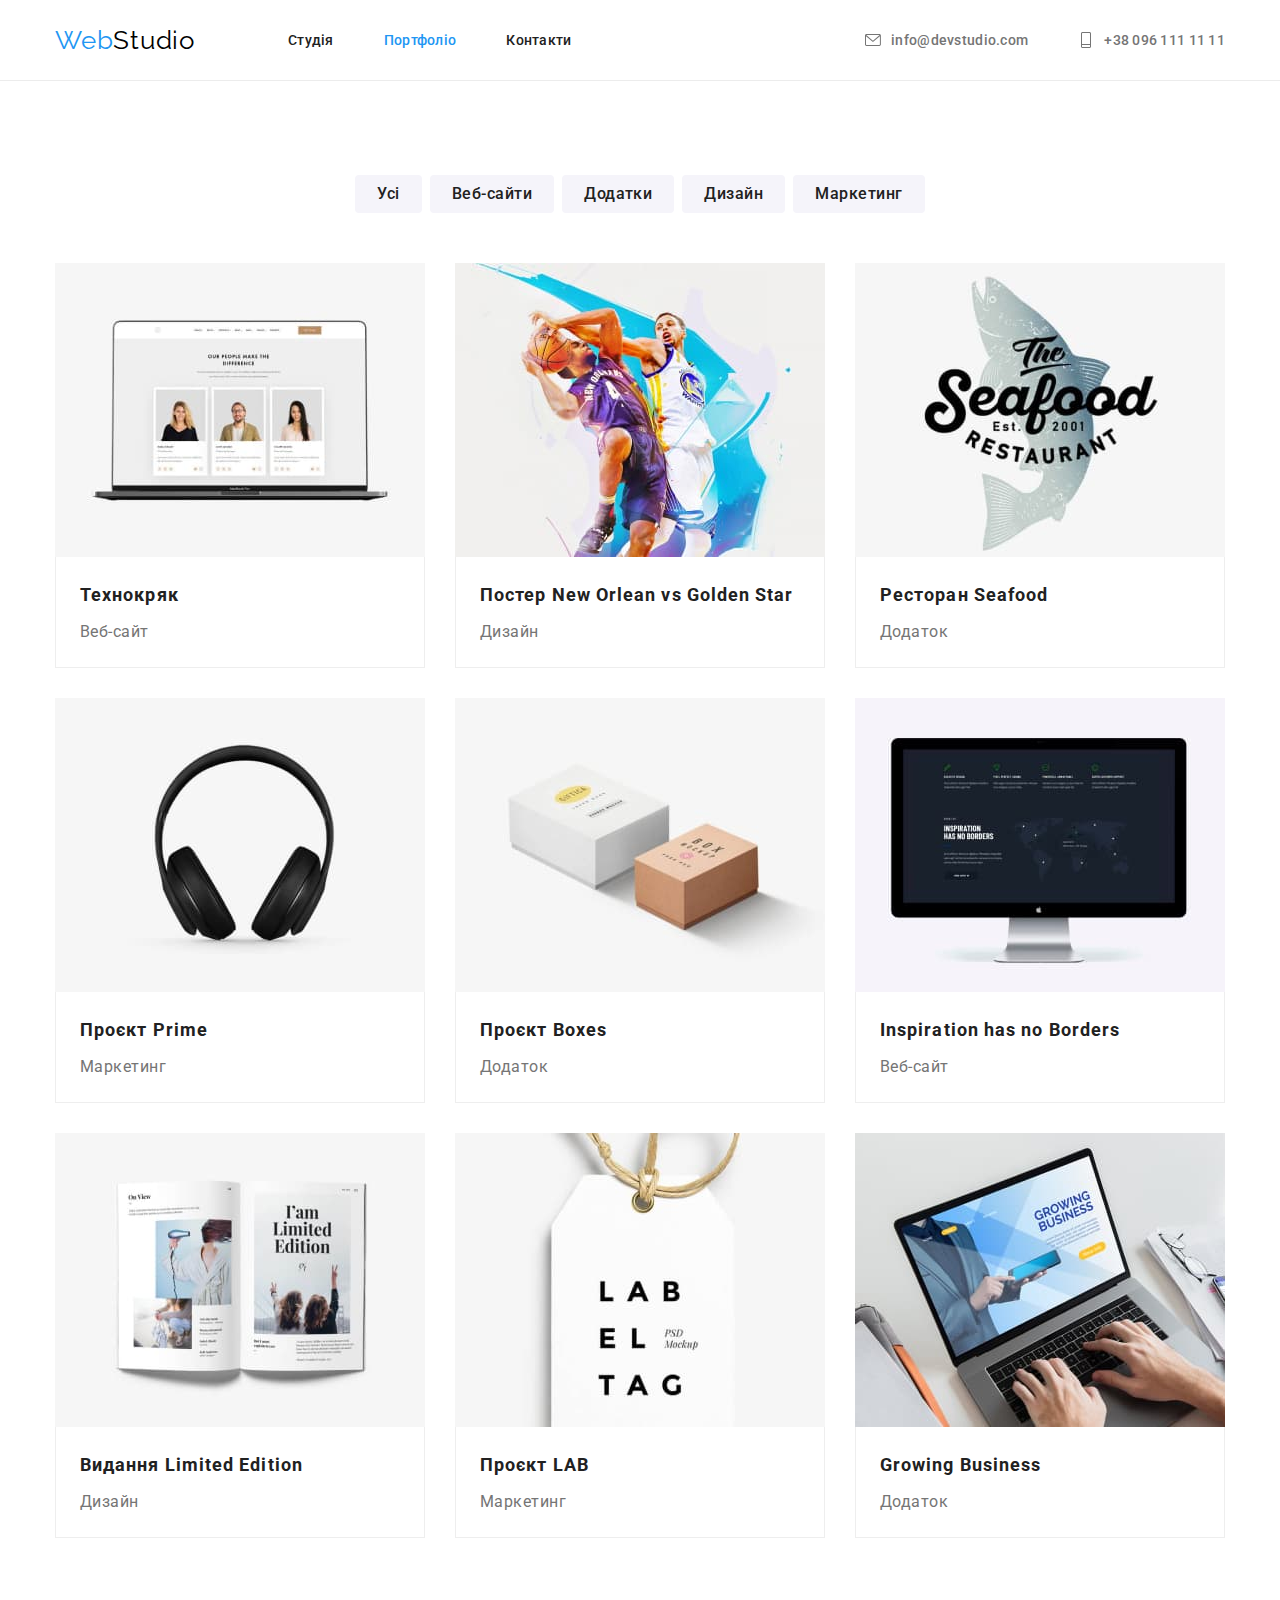
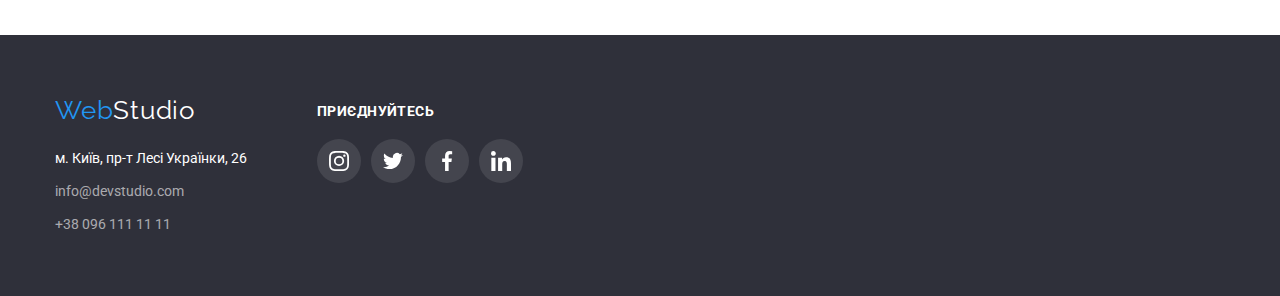
==== portfolio.html @ 655edbf3 "Завантаження" ====
<!DOCTYPE html>
<html lang="uk">
  <head>
    <meta charset="UTF-8" />
    <meta http-equiv="X-UA-Compatible" content="IE=edge" />
    <meta name="viewport" content="width=device-width, initial-scale=1.0" />
    <title>WebStudio</title>
    <link rel="shortcut icon" href="favicon.svg" type="image/svg" />
    <link rel="preconnect" href="https://fonts.googleapis.com" />
    <link rel="preconnect" href="https://fonts.gstatic.com" crossorigin />
    <link
      href="https://fonts.googleapis.com/css2?family=Raleway:wght@700&family=Roboto:wght@400;500;700;900&display=swap"
      rel="stylesheet"
    />
    <link
      rel="stylesheet"
      href="https://cdnjs.cloudflare.com/ajax/libs/modern-normalize/1.1.0/modern-normalize.min.css"
    />
    <link rel="stylesheet" href="./css/styles.css" />
  </head>
  <body>
    <!-- Шапка сайта -->
    <header class="page-header">
      <div class="container header-nav">
        <a href="./index.html" class="logo link">Web<span class="logo-black">Studio</span></a>
        <nav>
          <ul class="site-nav list">
            <li>
              <a href="./index.html" class="site-link link">Студія</a>
            </li>
            <li>
              <a href="./portfolio.html" class="site-link link current">Портфоліо</a>
            </li>
            <li><a href="#" class="site-link link">Контакти</a></li>
          </ul>
        </nav>
        <ul class="adress-nav list">
          <li>
            <a href="mailto:info@devstudio.com" class="adress-link link">
              <div class="foter-contact">
                <svg class="icon contact-icon" width="16" height="16">
                  <use href="./images/svg-icon.svg#icon-email"></use>
                </svg>
                info@devstudio.com
              </div>
            </a>
          </li>
          <li>
            <a href="tel:+380961111111" class="adress-link link">
              <div class="foter-contact">
                <svg class="icon contact-icon" width="16" height="16">
                  <use href="./images/svg-icon.svg#icon-phone"></use>
                </svg>
                +38 096 111 11 11
              </div>
            </a>
          </li>
        </ul>
      </div>
    </header>
    <!-- Мейн -->
    <main>
      <section class="section feature-section">
        <div class="container">
          <h1 class="hidden">Приклади робіт</h1>
          <ul class="filters list">
            <li><button type="button" class="filters-button">Усі</button></li>
            <li><button type="button" class="filters-button">Веб-сайти</button></li>
            <li><button type="button" class="filters-button">Додатки</button></li>
            <li><button type="button" class="filters-button">Дизайн</button></li>
            <li><button type="button" class="filters-button">Маркетинг</button></li>
          </ul>
          <ul class="projects list">
            <li>
              <img src="./images/pr_1.jpg" alt="Приклад виповненої роботи" width="370" />
              <div class="projects-border">
                <h2 class="projects-title">Технокряк</h2>
                <p class="projects-desc">Веб-сайт</p>
              </div>
            </li>
            <li>
              <img src="./images/pr_2.jpg" alt="Приклад виповненої роботи" width="370" />
              <div class="projects-border">
                <h2 class="projects-title">Постер New Orlean vs Golden Star</h2>
                <p class="projects-desc">Дизайн</p>
              </div>
            </li>
            <li>
              <img src="./images/pr_3.jpg" alt="Приклад виповненої роботи" width="370" />
              <div class="projects-border">
                <h2 class="projects-title">Ресторан Seafood</h2>
                <p class="projects-desc">Додаток</p>
              </div>
            </li>
            <li>
              <img src="./images/pr_4.jpg" alt="Приклад виповненої роботи" width="370" />
              <div class="projects-border">
                <h2 class="projects-title">Проєкт Prime</h2>
                <p class="projects-desc">Маркетинг</p>
              </div>
            </li>
            <li>
              <img src="./images/pr_5.jpg" alt="Приклад виповненої роботи" width="370" />
              <div class="projects-border">
                <h2 class="projects-title">Проєкт Boxes</h2>
                <p class="projects-desc">Додаток</p>
              </div>
            </li>
            <li>
              <img src="./images/pr_6.jpg" alt="Приклад виповненої роботи" width="370" />
              <div class="projects-border">
                <h2 class="projects-title">Inspiration has no Borders</h2>
                <p class="projects-desc">Веб-сайт</p>
              </div>
            </li>
            <li>
              <img src="./images/pr_7.jpg" alt="Приклад виповненої роботи" width="370" />
              <div class="projects-border">
                <h2 class="projects-title">Видання Limited Edition</h2>
                <p class="projects-desc">Дизайн</p>
              </div>
            </li>
            <li>
              <img src="./images/pr_8.jpg" alt="Приклад виповненої роботи" width="370" />
              <div class="projects-border">
                <h2 class="projects-title">Проєкт LAB</h2>
                <p class="projects-desc">Маркетинг</p>
              </div>
            </li>
            <li>
              <img src="./images/pr_9.jpg" alt="Приклад виповненої роботи" width="370" />
              <div class="projects-border">
                <h2 class="projects-title">Growing Business</h2>
                <p class="projects-desc">Додаток</p>
              </div>
            </li>
          </ul>
        </div>
      </section>
    </main>
    <!-- Футлер -->
    <footer class="footer">
      <div class="container footer-container">
        <section>
          <h2 class="hidden">Контактна інформація</h2>
          <a href="./index.html" class="logo link">Web<span class="logo-white">Studio</span></a>
          <address class="address">
            <ul class="list address-list">
              <li>
                <a
                  href="https://goo.gl/maps/967ExddVVpc8St2L9"
                  target="_blank"
                  class="address-map link"
                  >м. Київ, пр-т Лесі Українки, 26
                </a>
              </li>
              <li>
                <a href="mailto:info@devstudio.com" class="contact link">info@devstudio.com</a>
              </li>
              <li>
                <a href="tel:+380961111111" class="contact link">+38 096 111 11 11</a>
              </li>
            </ul>
          </address>
        </section>
        <section class="footer-social">
          <h2 class="footer-social-title">приєднуйтесь</h2>
          <ul class="footer-social-list list">
            <li>
              <a class="footer-social-link" href="#">
                <svg class="icon" width="20" height="20">
                  <use href="./images/svg-icon.svg#icon-instagram"></use>
                </svg>
              </a>
            </li>
            <li>
              <a class="footer-social-link" href="#">
                <svg class="icon" width="20" height="20">
                  <use href="./images/svg-icon.svg#icon-twitter"></use>
                </svg>
              </a>
            </li>
            <li>
              <a class="footer-social-link" href="#">
                <svg class="icon" width="20" height="20">
                  <use href="./images/svg-icon.svg#icon-facebook"></use>
                </svg>
              </a>
            </li>
            <li>
              <a class="footer-social-link" href="#">
                <svg class="icon" width="20" height="20">
                  <use href="./images/svg-icon.svg#icon-linkedin"></use>
                </svg>
              </a>
            </li>
          </ul>
        </section>
      </div>
    </footer>
  </body>
</html>
---- css/styles.css ----
/* --КОЛЬОРИ САЙТУ-- */
:root {
  --logo-color: #000000;
  --primary-text-color: #212121;
  --hero-fon: #2f303a;
  --title-text-color: #757575;
  --social-icon: #afb1b8;
  --portfolio-button: #f5f4fa;
  --heder-border: #ececec;
  --portfolio-border: #eeeeee;
  --hero-color: #ffffff;
  --accent-color: #2196f3;
  --buttun-color-active: #188ce8;
  --contact-color: rgba(255, 255, 255, 0.6);
  --footer-social-link: rgba(255, 255, 255, 0.1);
}

/* --ЗАГАЛЬНІ ЗМІННІ-- */

/* переважаючі характеристики сторінки */
body {
  background: var(--hero-color);
  color: var(--title-text-color);
  font-family: 'Roboto', sans-serif;
  font-weight: 400;
  font-size: 14px;
  line-height: 1.7143;
}

/* Видалення крапок списку */
.list {
  list-style: none;

  margin: 0;
  padding: 0;
}

/* видалення підкреслювання ссилок */
.link {
  text-decoration: none;
}

/* Скриття елемента */
.hidden {
  position: absolute;
  clip: rect(0 0 0 0);
  width: 1px;
  height: 1px;
  margin: -1px;
}

/* центрування і обмеження контенту */
.container {
  margin-left: auto;
  margin-right: auto;
  width: 1200px;
  padding-left: 15px;
  padding-right: 15px;
}

/* обнулення відступів */
h1,
h2,
h3,
h4,
p {
  margin: 0;
  padding: 0;
}

/* видалення відступів картинок */
img {
  display: block;
}

/* --ШАПКА САЙТУ-- */

/* Логотип */

.logo {
  color: var(--accent-color);
  margin-right: 93px;

  font-family: 'Raleway';
  font-size: 26px;
  line-height: 1.1923;
  letter-spacing: 0.03em;
}

.logo-black {
  color: var(--logo-color);
}

/* Навігація сайту */

.page-header {
  border-bottom: 1px solid var(--heder-border);
}

.header-nav {
  display: flex;
  align-items: center;
}

.site-nav {
  display: flex;
}

.site-nav li {
  margin-right: 50px;
}

.site-link {
  display: block;
  padding-top: 32px;
  padding-bottom: 32px;
  color: var(--primary-text-color);

  font-weight: 500;
  font-size: 14px;
  line-height: 1.1429;
  letter-spacing: 0.02em;
}

.site-nav li:last-child {
  margin-right: 0px;
}

.site-nav .link:hover,
.site-nav .link:focus,
.adress-nav .link:hover,
.adress-nav .link:focus,
.link.current {
  color: var(--accent-color);
  fill: var(--accent-color);
}

.adress-nav {
  display: flex;
  align-items: center;
  margin-left: auto;
}

.adress-nav li {
  margin-left: 50px;
}

.adress-link {
  color: var(--title-text-color);
  fill: var(--title-text-color);

  font-weight: 500;
  font-size: 14px;
  line-height: 1.1429;
  letter-spacing: 0.02em;
}

.adress-nav li:first-child {
  margin-left: 0px;
}

.foter-contact {
  display: flex;
}

.contact-icon {
  margin-right: 10px;
}

/* --ТІЛО ОСНОВНОЇ СТОРІНКИ-- */

/* Заголовок сайту */

.hero {
  background-color: var(--hero-fon);
  background-image: linear-gradient(to left, rgba(47, 48, 58, 0.4), rgba(47, 48, 58, 0.4)),
    url(../images/hero.jpg);
  background-repeat: no-repeat;
  background-position: center;
  background-size: 1600px;
  text-align: center;
  padding-top: 200px;
  padding-bottom: 200px;
}

.hero-title {
  color: var(--hero-color);
  width: 696px;
  font-weight: 900;
  font-size: 44px;
  line-height: 1.3636;
  text-align: center;
  letter-spacing: 0.06em;
  text-transform: uppercase;
  margin-left: auto;
  margin-right: auto;
}

.button {
  color: var(--hero-color);
  background: var(--accent-color);
  cursor: pointer;
  font-weight: 700;
  font-size: 16px;
  line-height: 1.875;
  text-align: center;
  letter-spacing: 0.06em;
  padding: 10px 32px;
  margin-top: 30px;
  border: 0px;
  border-radius: 4px;
  box-shadow: 0px 4px 4px rgba(0, 0, 0, 0.15);
  outline: 0px solid var(--accent-color);
}

.button:hover,
.button:focus {
  background: var(--buttun-color-active);
}

/* Секції */

.section-title {
  color: var(--primary-text-color);

  font-size: 36px;
  line-height: 1.1667;
  text-align: center;
  letter-spacing: 0.03em;
}

/* Особливості */

.section {
  padding-top: 94px;
}

.feature-list {
  display: flex;
  gap: 30px;
}

.feature-list li {
  flex-basis: calc((100% - 90px) / 4);
}

.feature-title {
  color: var(--primary-text-color);
  margin-bottom: 10px;

  font-size: 14px;
  line-height: 1.1721;
  letter-spacing: 0.03em;
  text-transform: uppercase;
}

.feature-icon {
  display: flex;
  background-color: var(--portfolio-button);
  justify-content: center;
  border-radius: 4px;
  padding: 25px 0px;
  margin-bottom: 30px;
}

/* чим ми займаємося*/

.work-list {
  display: flex;
  margin-top: 50px;
  justify-content: center;
}

.work-list li {
  margin-right: 30px;
}

.work-list li:last-child {
  margin-right: 0px;
}

/* Команда */

.comand-section {
  background: var(--portfolio-button);
}

.user-list {
  display: flex;
  margin-top: 50px;
}

.user-title {
  color: var(--primary-text-color);

  font-weight: 500;
  font-size: 16px;
  line-height: 1.1875;
  text-align: center;
  letter-spacing: 0.03em;
}

.user-desc {
  text-align: center;
  margin-top: 10px;
}

.user-signature {
  background: var(--hero-color);
  border-radius: 0px 0px 4px 4px;
  padding-top: 30px;
  padding-bottom: 30px;
}

.user-list > li {
  width: 270px;
  margin-right: 30px;
  border-radius: 0px 0px 4px 4px;
  box-shadow: 0px 1px 3px rgba(0, 0, 0, 0.12), 0px 1px 1px rgba(0, 0, 0, 0.14),
    0px 2px 1px rgba(0, 0, 0, 0.2);
}

.user-list li:last-child {
  margin-right: 0px;
}

.feature-section {
  padding-bottom: 94px;
}

.social-list {
  display: flex;
  justify-content: center;
  margin-top: 10px;
}

.social-link {
  display: flex;
  justify-content: center;
  align-items: center;
  fill: var(--social-icon);
  width: 44px;
  height: 44px;
}

.social-link:hover,
.social-link:focus {
  border-radius: 50%;
  background: var(--accent-color);
  fill: var(--hero-color);
}

.social-list > li {
  margin-right: 10px;
}

.social-list:last-child {
  margin-right: 0px;
}

/* Постійні кліенти */

.client-list {
  display: flex;
  justify-content: space-between;
  gap: 30px;
  margin-top: 50px;
  margin-bottom: 92px;
}

.client-link {
  display: flex;
  justify-content: center;
  align-items: center;
  width: 170px;
  height: 92px;
  border: 1px solid var(--social-icon);
  border-radius: 4px;
  fill: var(--social-icon);
}

.client-link:hover,
.client-link:focus {
  fill: var(--accent-color);
  border: 1px solid var(--accent-color);
}

/* -- ТІЛО ПОРТФОЛіО-- */

.filters {
  display: flex;
  justify-content: center;
}

.filters-button {
  color: var(--primary-text-color);
  background: var(--portfolio-button);

  cursor: pointer;

  font-weight: 500;
  font-size: 16px;
  line-height: 1.625;
  text-align: center;
  letter-spacing: 0.03em;

  margin: 0px 4px;
  border-radius: 4px;
  border: 0px;
  padding: 6px 22px;
}

.filters-button:hover,
.filters-button:focus {
  color: var(--hero-color);
  background: var(--accent-color);
  box-shadow: 0px 3px 1px rgba(0, 0, 0, 0.1), 0px 1px 2px rgba(0, 0, 0, 0.08),
    0px 2px 2px rgba(0, 0, 0, 0.12);
}

.projects {
  display: flex;
  flex-wrap: wrap;
  margin-top: 50px;
}

.projects li {
  margin-bottom: 30px;
  margin-right: 30px;
}

.projects li:hover,
.projects li:focus {
  box-shadow: 0px 1px 1px rgba(0, 0, 0, 0.12), 0px 4px 4px rgba(0, 0, 0, 0.06),
    1px 4px 6px rgba(0, 0, 0, 0.16);
}

.projects-border {
  padding: 20px 24px;

  border-right: 1px solid var(--portfolio-border);
  border-bottom: 1px solid var(--portfolio-border);
  border-left: 1px solid var(--portfolio-border);
}

.projects li:nth-child(3n + 3) {
  margin-right: 0px;
}

.projects li:nth-last-child(-n + 3) {
  margin-bottom: 3px;
}

.projects-title {
  color: var(--primary-text-color);

  font-size: 18px;
  line-height: 2;
  letter-spacing: 0.06em;
}

.projects-desc {
  font-weight: 400;
  font-size: 16px;
  line-height: 1.875;
  letter-spacing: 0.03em;

  margin-top: 4px;
}

/* --ФУТЕР-- */

.footer {
  padding-top: 60px;
  padding-bottom: 60px;
  background: var(--hero-fon);
}

.address {
  margin-top: 20px;
  font-style: normal;
}

.logo-white {
  color: var(--hero-color);
}

.address-map {
  color: var(--hero-color);
}

.contact {
  color: var(--contact-color);
}

.address .link:hover,
.address .link:focus {
  color: var(--accent-color);
}

.address-list li {
  margin-bottom: 9px;
}

.address-list li:last-child {
  margin-bottom: 0px;
}

.footer .logo {
  margin-right: 0px;
}

.footer-container {
  display: flex;
}

.footer-social {
  margin-left: 70px;
  margin-top: 8px;
}

.footer-social-title {
  margin-bottom: 20px;
  font-size: 14px;
  line-height: calc(16 / 14);
  letter-spacing: 0.03em;
  text-transform: uppercase;

  color: var(--hero-color);
}

.footer-social-list {
  display: flex;
}

.footer-social-link {
  display: flex;
  justify-content: center;
  align-items: center;
  fill: var(--hero-color);
  width: 44px;
  height: 44px;
  border-radius: 50%;

  background: var(--footer-social-link);
}

.footer-social-list li {
  margin-right: 10px;
}

.footer-social-list li:last-child {
  margin-right: 0px;
}

.footer-social-link:hover,
.footer-social-link:focus {
  background: var(--accent-color);
}
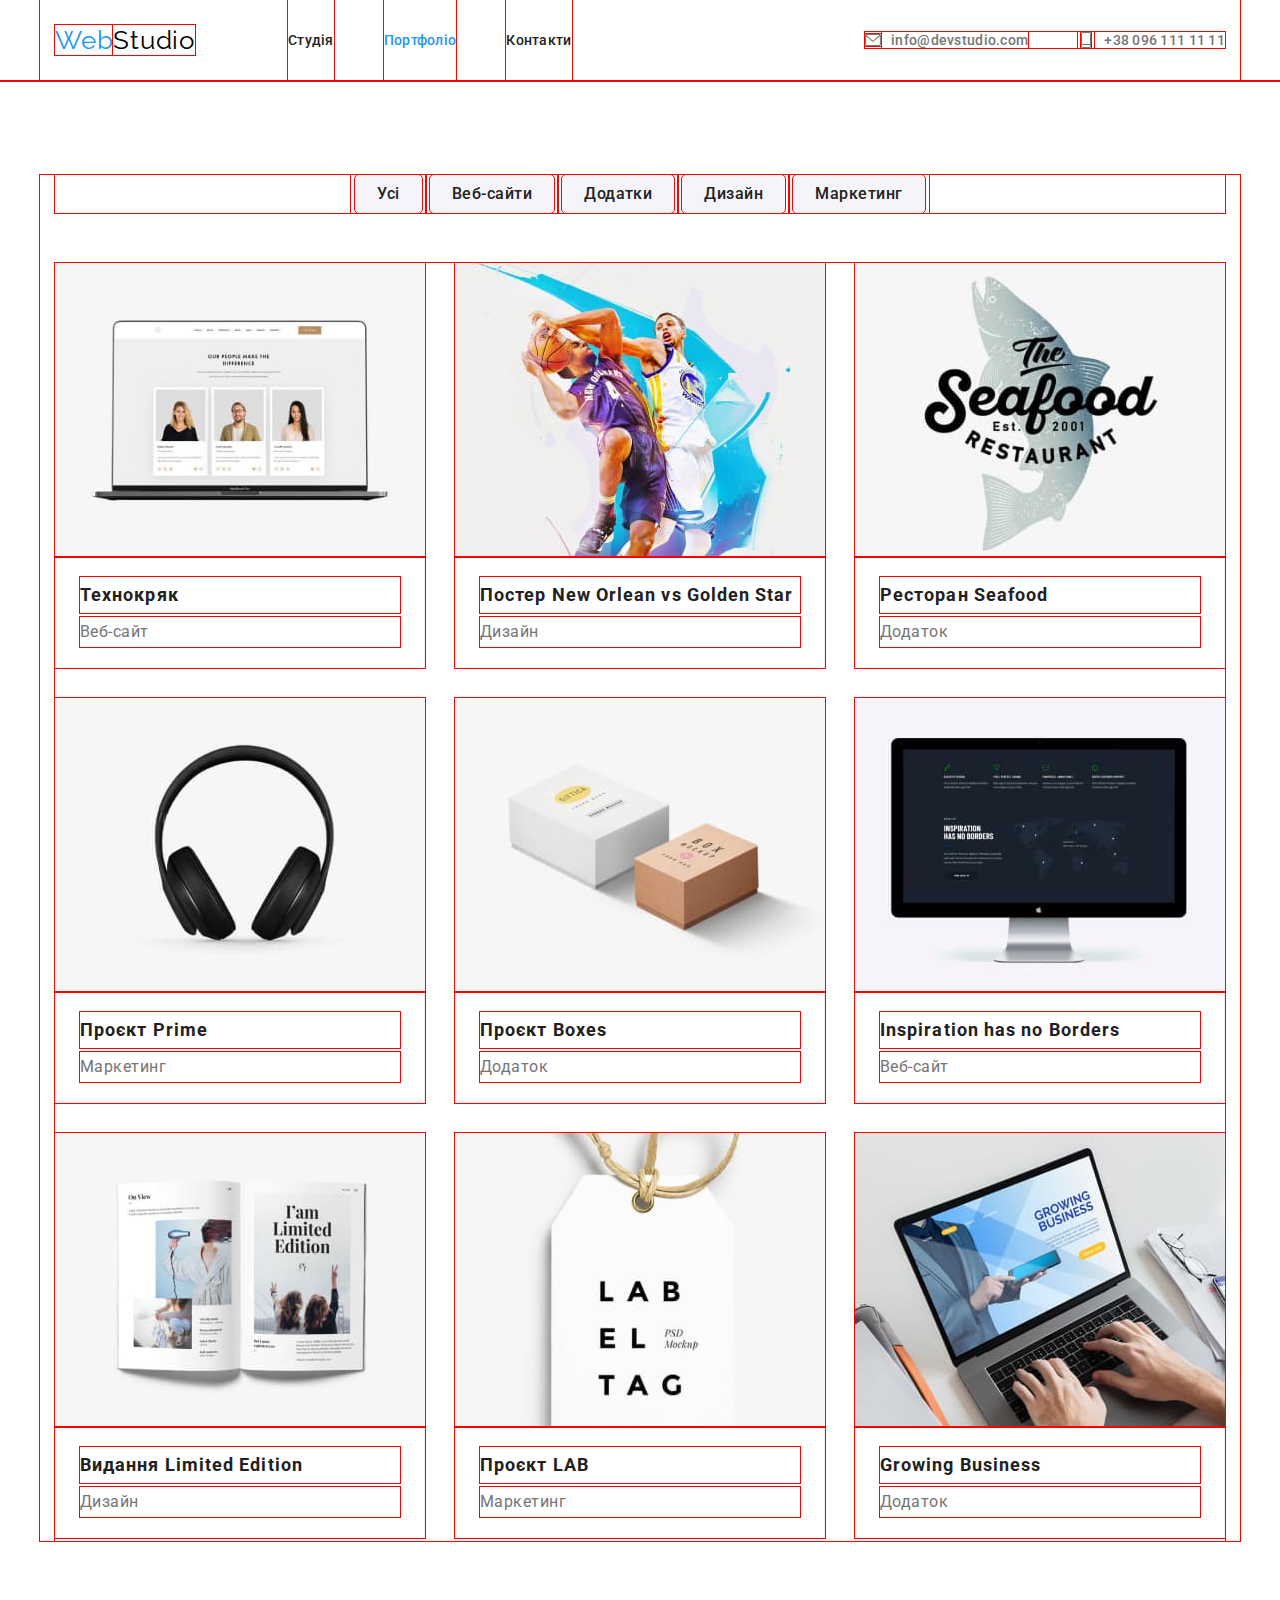
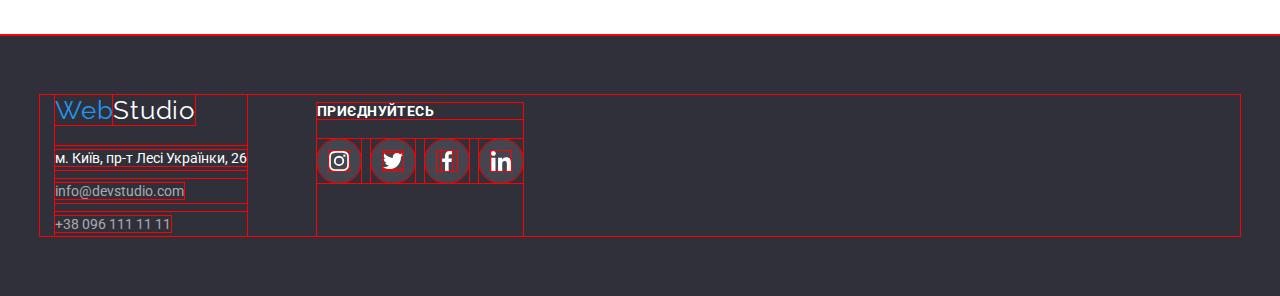
==== commit a1eec5e5: "Текст поверх картинок" ====
--- a/portfolio.html
+++ b/portfolio.html
@@ -5,7 +5,7 @@
     <meta http-equiv="X-UA-Compatible" content="IE=edge" />
     <meta name="viewport" content="width=device-width, initial-scale=1.0" />
     <title>WebStudio</title>
-    <link rel="shortcut icon" href="favicon.svg" type="image/svg" />
+    <link rel="shortcut icon" href="./images/favicon.svg" type="image/svg" />
     <link rel="preconnect" href="https://fonts.googleapis.com" />
     <link rel="preconnect" href="https://fonts.gstatic.com" crossorigin />
     <link
@@ -72,63 +72,144 @@
           </ul>
           <ul class="projects list">
             <li>
-              <img src="./images/pr_1.jpg" alt="Приклад виповненої роботи" width="370" />
+              <div class="box">
+                <img src="./images/pr_1.jpg" alt="Приклад виповненої роботи" width="370" />
+                <div class="overlay">
+                  <p>
+                    Lorem, ipsum dolor sit amet consectetur adipisicing elit. Similique dolore natus
+                    quia iste fuga modi exercitationem commodi libero dolorem! Ut ipsam ipsa nulla
+                    ipsum eos necessitatibus quibusdam dolore optio beatae.
+                  </p>
+                </div>
+              </div>
               <div class="projects-border">
                 <h2 class="projects-title">Технокряк</h2>
                 <p class="projects-desc">Веб-сайт</p>
               </div>
             </li>
             <li>
-              <img src="./images/pr_2.jpg" alt="Приклад виповненої роботи" width="370" />
+              <div class="box">
+                <img src="./images/pr_2.jpg" alt="Приклад виповненої роботи" width="370" />
+                <div class="overlay">
+                  <p>
+                    Lorem, ipsum dolor sit amet consectetur adipisicing elit. Similique dolore natus
+                    quia iste fuga modi exercitationem commodi libero dolorem! Ut ipsam ipsa nulla
+                    ipsum eos necessitatibus quibusdam dolore optio beatae.
+                  </p>
+                </div>
+              </div>
               <div class="projects-border">
                 <h2 class="projects-title">Постер New Orlean vs Golden Star</h2>
                 <p class="projects-desc">Дизайн</p>
               </div>
             </li>
             <li>
-              <img src="./images/pr_3.jpg" alt="Приклад виповненої роботи" width="370" />
+              <div class="box">
+                <img src="./images/pr_3.jpg" alt="Приклад виповненої роботи" width="370" />
+                <div class="overlay">
+                  <p>
+                    Lorem, ipsum dolor sit amet consectetur adipisicing elit. Similique dolore natus
+                    quia iste fuga modi exercitationem commodi libero dolorem! Ut ipsam ipsa nulla
+                    ipsum eos necessitatibus quibusdam dolore optio beatae.
+                  </p>
+                </div>
+              </div>
               <div class="projects-border">
                 <h2 class="projects-title">Ресторан Seafood</h2>
                 <p class="projects-desc">Додаток</p>
               </div>
             </li>
             <li>
-              <img src="./images/pr_4.jpg" alt="Приклад виповненої роботи" width="370" />
+              <div class="box">
+                <img src="./images/pr_4.jpg" alt="Приклад виповненої роботи" width="370" />
+                <div class="overlay">
+                  <p>
+                    Lorem, ipsum dolor sit amet consectetur adipisicing elit. Similique dolore natus
+                    quia iste fuga modi exercitationem commodi libero dolorem! Ut ipsam ipsa nulla
+                    ipsum eos necessitatibus quibusdam dolore optio beatae.
+                  </p>
+                </div>
+              </div>
               <div class="projects-border">
                 <h2 class="projects-title">Проєкт Prime</h2>
                 <p class="projects-desc">Маркетинг</p>
               </div>
             </li>
             <li>
-              <img src="./images/pr_5.jpg" alt="Приклад виповненої роботи" width="370" />
+              <div class="box">
+                <img src="./images/pr_5.jpg" alt="Приклад виповненої роботи" width="370" />
+                <div class="overlay">
+                  <p>
+                    Lorem, ipsum dolor sit amet consectetur adipisicing elit. Similique dolore natus
+                    quia iste fuga modi exercitationem commodi libero dolorem! Ut ipsam ipsa nulla
+                    ipsum eos necessitatibus quibusdam dolore optio beatae.
+                  </p>
+                </div>
+              </div>
               <div class="projects-border">
                 <h2 class="projects-title">Проєкт Boxes</h2>
                 <p class="projects-desc">Додаток</p>
               </div>
             </li>
             <li>
-              <img src="./images/pr_6.jpg" alt="Приклад виповненої роботи" width="370" />
+              <div class="box">
+                <img src="./images/pr_6.jpg" alt="Приклад виповненої роботи" width="370" />
+                <div class="overlay">
+                  <p>
+                    Lorem, ipsum dolor sit amet consectetur adipisicing elit. Similique dolore natus
+                    quia iste fuga modi exercitationem commodi libero dolorem! Ut ipsam ipsa nulla
+                    ipsum eos necessitatibus quibusdam dolore optio beatae.
+                  </p>
+                </div>
+              </div>
               <div class="projects-border">
                 <h2 class="projects-title">Inspiration has no Borders</h2>
                 <p class="projects-desc">Веб-сайт</p>
               </div>
             </li>
             <li>
-              <img src="./images/pr_7.jpg" alt="Приклад виповненої роботи" width="370" />
+              <div class="box">
+                <img src="./images/pr_7.jpg" alt="Приклад виповненої роботи" width="370" />
+                <div class="overlay">
+                  <p>
+                    Lorem, ipsum dolor sit amet consectetur adipisicing elit. Similique dolore natus
+                    quia iste fuga modi exercitationem commodi libero dolorem! Ut ipsam ipsa nulla
+                    ipsum eos necessitatibus quibusdam dolore optio beatae.
+                  </p>
+                </div>
+              </div>
               <div class="projects-border">
                 <h2 class="projects-title">Видання Limited Edition</h2>
                 <p class="projects-desc">Дизайн</p>
               </div>
             </li>
             <li>
-              <img src="./images/pr_8.jpg" alt="Приклад виповненої роботи" width="370" />
+              <div class="box">
+                <img src="./images/pr_8.jpg" alt="Приклад виповненої роботи" width="370" />
+                <div class="overlay">
+                  <p>
+                    Lorem, ipsum dolor sit amet consectetur adipisicing elit. Similique dolore natus
+                    quia iste fuga modi exercitationem commodi libero dolorem! Ut ipsam ipsa nulla
+                    ipsum eos necessitatibus quibusdam dolore optio beatae.
+                  </p>
+                </div>
+              </div>
               <div class="projects-border">
                 <h2 class="projects-title">Проєкт LAB</h2>
                 <p class="projects-desc">Маркетинг</p>
               </div>
             </li>
             <li>
-              <img src="./images/pr_9.jpg" alt="Приклад виповненої роботи" width="370" />
+              <div class="box">
+                <img src="./images/pr_9.jpg" alt="Приклад виповненої роботи" width="370" />
+                <div class="overlay">
+                  <p>
+                    Lorem, ipsum dolor sit amet consectetur adipisicing elit. Similique dolore natus
+                    quia iste fuga modi exercitationem commodi libero dolorem! Ut ipsam ipsa nulla
+                    ipsum eos necessitatibus quibusdam dolore optio beatae.
+                  </p>
+                </div>
+              </div>
               <div class="projects-border">
                 <h2 class="projects-title">Growing Business</h2>
                 <p class="projects-desc">Додаток</p>
--- a/css/styles.css
+++ b/css/styles.css
@@ -1,3 +1,7 @@
+* {
+  outline: 1px solid red
+}
+
 /* --КОЛЬОРИ САЙТУ-- */
 :root {
   --logo-color: #000000;
@@ -468,6 +472,31 @@
   margin-top: 4px;
 }
 
+.box {
+  position: relative;
+}
+
+.overlay {
+  position: absolute;
+  top: 0;
+  left: 0;
+  width: 100%;
+  height: 100%;
+  transform: translateY(100%);
+  transition: transform 250ms ease;
+  background-color: #188ce8;
+  color: white;
+}
+
+.box:hover .overlay {
+  transform: translateX(0);
+}
+
+.box {
+  position: relative;
+  overflow: hidden;
+}
+
 /* --ФУТЕР-- */
 
 .footer {
@@ -557,3 +586,17 @@
 .footer-social-link:focus {
   background: var(--accent-color);
 }
+
+
+
+.ddd {
+  position: relative;
+}
+
+.zagolovok {
+  position: absolute;
+  bottom: 0;
+  width: 100%;
+  background-color: #2f303a;
+  text-align: center;
+}
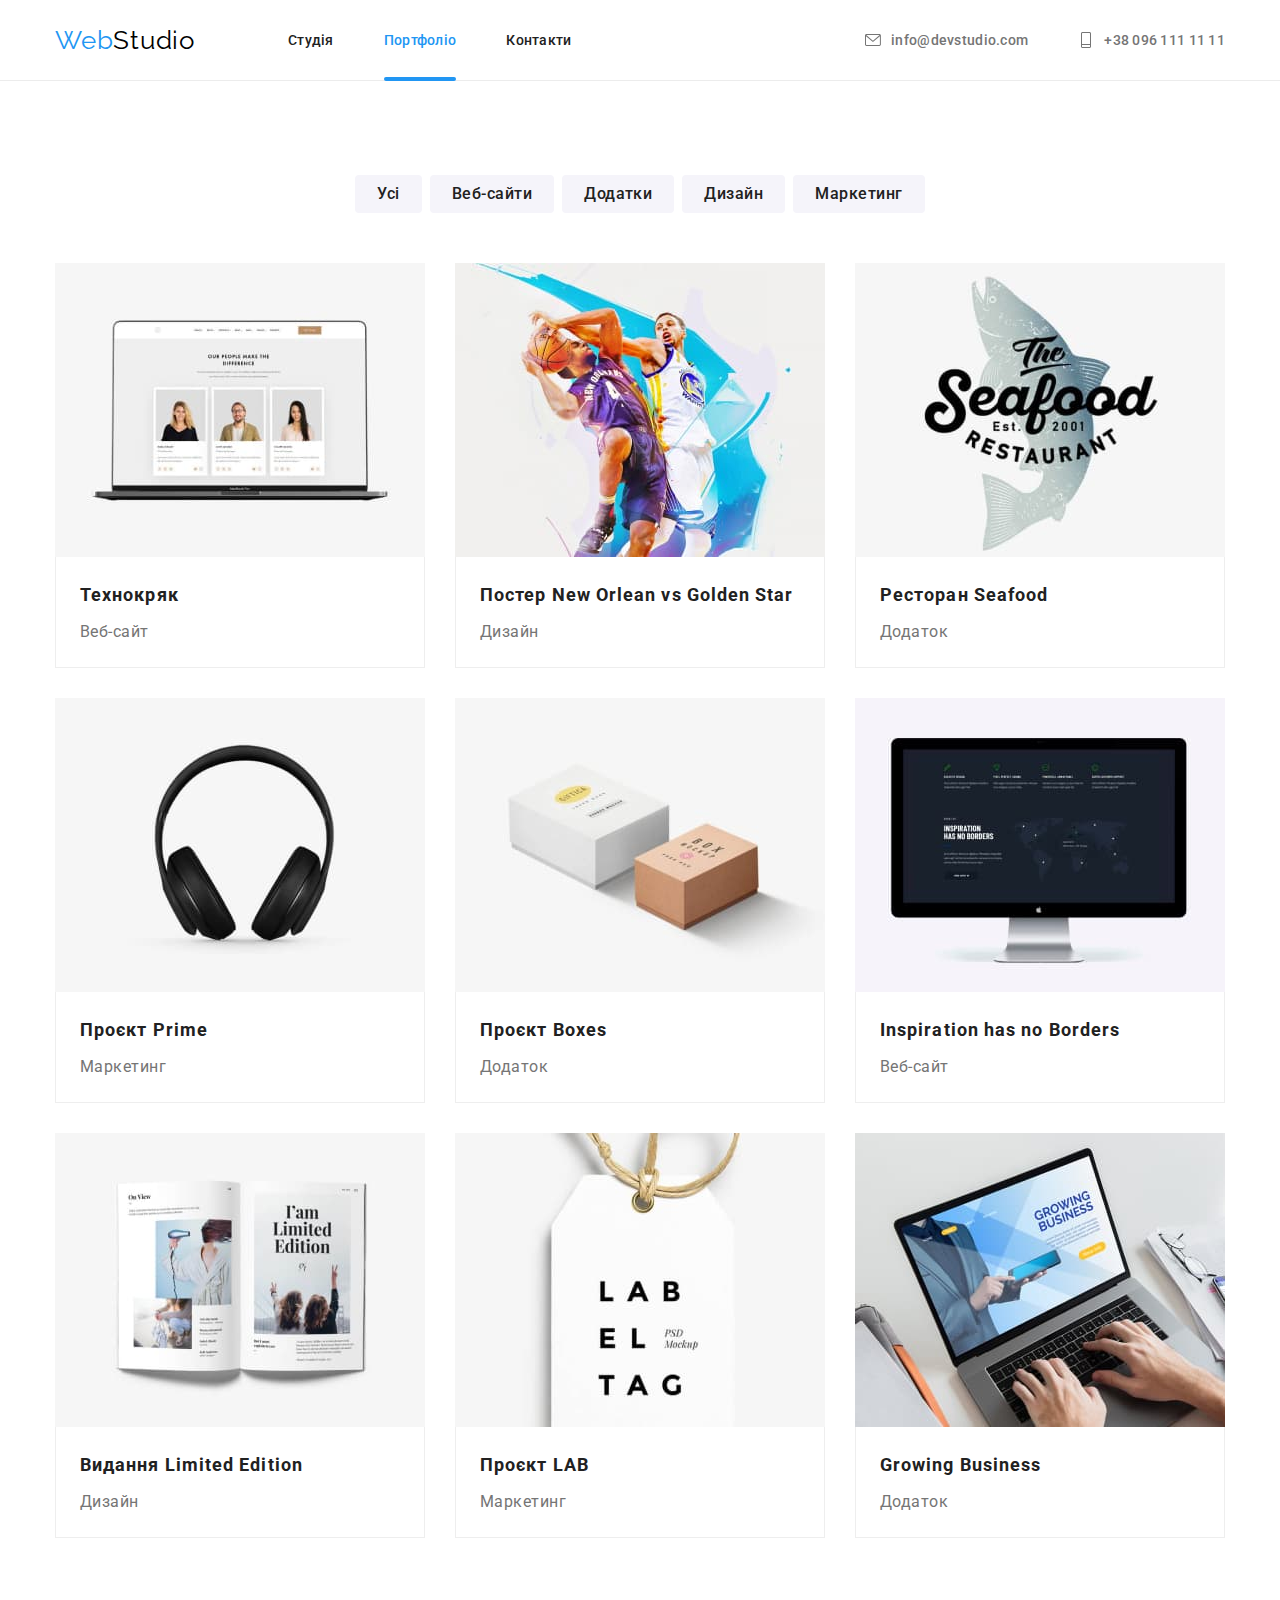
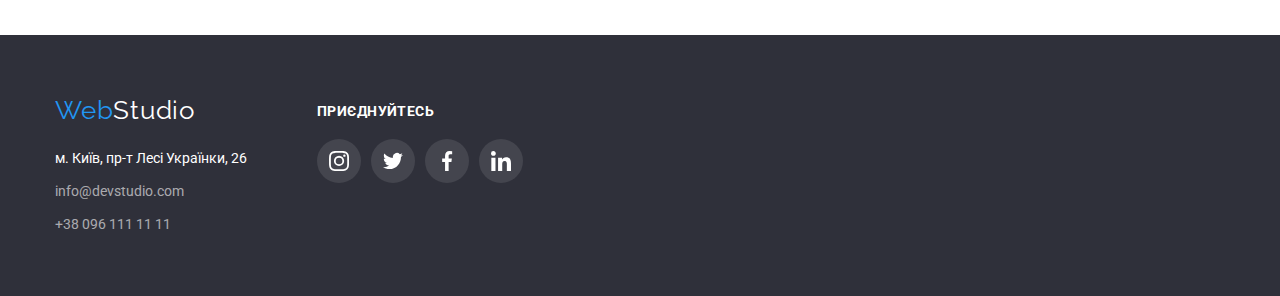
==== commit a7881413: "Виправлення" ====
--- a/portfolio.html
+++ b/portfolio.html
@@ -37,22 +37,22 @@
         <ul class="adress-nav list">
           <li>
             <a href="mailto:info@devstudio.com" class="adress-link link">
-              <div class="foter-contact">
+              <span class="foter-contact">
                 <svg class="icon contact-icon" width="16" height="16">
                   <use href="./images/svg-icon.svg#icon-email"></use>
                 </svg>
                 info@devstudio.com
-              </div>
+              </span>
             </a>
           </li>
           <li>
             <a href="tel:+380961111111" class="adress-link link">
-              <div class="foter-contact">
+              <span class="foter-contact">
                 <svg class="icon contact-icon" width="16" height="16">
                   <use href="./images/svg-icon.svg#icon-phone"></use>
                 </svg>
                 +38 096 111 11 11
-              </div>
+              </span>
             </a>
           </li>
         </ul>
@@ -76,9 +76,9 @@
                 <img src="./images/pr_1.jpg" alt="Приклад виповненої роботи" width="370" />
                 <div class="overlay">
                   <p>
-                    Lorem, ipsum dolor sit amet consectetur adipisicing elit. Similique dolore natus
-                    quia iste fuga modi exercitationem commodi libero dolorem! Ut ipsam ipsa nulla
-                    ipsum eos necessitatibus quibusdam dolore optio beatae.
+                    Ресурс пропонує комплексні пропозиції з різним рівнем функціоналу та сервісів.
+                    Все це дозволить відвідувачу отримати вичерпні відомості про компанію чи
+                    приватну особу.
                   </p>
                 </div>
               </div>
--- a/css/styles.css
+++ b/css/styles.css
@@ -1,6 +1,6 @@
-* {
-  outline: 1px solid red
-}
+/* * {
+  outline: 1px solid red;
+} */
 
 /* --КОЛЬОРИ САЙТУ-- */
 :root {
@@ -16,7 +16,9 @@
   --accent-color: #2196f3;
   --buttun-color-active: #188ce8;
   --contact-color: rgba(255, 255, 255, 0.6);
+  --modal-bag: rgba(0, 0, 0, 0.2);
   --footer-social-link: rgba(255, 255, 255, 0.1);
+  --overlay-fon: rgba(33, 150, 243, 0.9);
 }
 
 /* --ЗАГАЛЬНІ ЗМІННІ-- */
@@ -124,6 +126,10 @@
   font-size: 14px;
   line-height: 1.1429;
   letter-spacing: 0.02em;
+
+  transition-property: color;
+  transition-duration: 250ms;
+  transition-timing-function: cubic-bezier(0.4, 0, 0.2, 1);
 }
 
 .site-nav li:last-child {
@@ -139,6 +145,21 @@
   fill: var(--accent-color);
 }
 
+.site-link.link.current {
+  position: relative;
+}
+
+.current::after {
+  content: '';
+  position: absolute;
+  width: 100%;
+  height: 4px;
+  background-color: var(--accent-color);
+  bottom: -1px;
+  left: 0px;
+  border-radius: 2px;
+}
+
 .adress-nav {
   display: flex;
   align-items: center;
@@ -157,6 +178,10 @@
   font-size: 14px;
   line-height: 1.1429;
   letter-spacing: 0.02em;
+
+  transition-property: color, fill;
+  transition-duration: 250ms;
+  transition-timing-function: cubic-bezier(0.4, 0, 0.2, 1);
 }
 
 .adress-nav li:first-child {
@@ -177,8 +202,7 @@
 
 .hero {
   background-color: var(--hero-fon);
-  background-image: linear-gradient(to left, rgba(47, 48, 58, 0.4), rgba(47, 48, 58, 0.4)),
-    url(../images/hero.jpg);
+  background-image: linear-gradient(to left, rgba(47, 48, 58, 0.4), rgba(47, 48, 58, 0.4)), url(../images/hero.jpg);
   background-repeat: no-repeat;
   background-position: center;
   background-size: 1600px;
@@ -215,6 +239,10 @@
   border-radius: 4px;
   box-shadow: 0px 4px 4px rgba(0, 0, 0, 0.15);
   outline: 0px solid var(--accent-color);
+
+  transition-property: background;
+  transition-duration: 250ms;
+  transition-timing-function: cubic-bezier(0.4, 0, 0.2, 1);
 }
 
 .button:hover,
@@ -283,6 +311,26 @@
   margin-right: 0px;
 }
 
+.label {
+  position: relative;
+}
+
+.label-text {
+  position: absolute;
+  bottom: 0;
+  width: 100%;
+  background-color: rgba(47, 48, 58, 0.8);
+
+  font-size: 14px;
+  line-height: 1.1429;
+  text-align: center;
+  letter-spacing: 0.03em;
+  text-transform: uppercase;
+
+  color: var(--hero-color);
+  padding: 27px 0px;
+}
+
 /* Команда */
 
 .comand-section {
@@ -320,8 +368,7 @@
   width: 270px;
   margin-right: 30px;
   border-radius: 0px 0px 4px 4px;
-  box-shadow: 0px 1px 3px rgba(0, 0, 0, 0.12), 0px 1px 1px rgba(0, 0, 0, 0.14),
-    0px 2px 1px rgba(0, 0, 0, 0.2);
+  box-shadow: 0px 1px 3px rgba(0, 0, 0, 0.12), 0px 1px 1px rgba(0, 0, 0, 0.14), 0px 2px 1px rgba(0, 0, 0, 0.2);
 }
 
 .user-list li:last-child {
@@ -345,6 +392,11 @@
   fill: var(--social-icon);
   width: 44px;
   height: 44px;
+  border-radius: 50%;
+
+  transition-property: background, fill;
+  transition-duration: 250ms;
+  transition-timing-function: cubic-bezier(0.4, 0, 0.2, 1);
 }
 
 .social-link:hover,
@@ -381,6 +433,10 @@
   border: 1px solid var(--social-icon);
   border-radius: 4px;
   fill: var(--social-icon);
+
+  transition-property: fill, border;
+  transition-duration: 250ms;
+  transition-timing-function: cubic-bezier(0.4, 0, 0.2, 1);
 }
 
 .client-link:hover,
@@ -412,14 +468,17 @@
   border-radius: 4px;
   border: 0px;
   padding: 6px 22px;
+
+  transition-property: color, background, box-shadow;
+  transition-duration: 250ms;
+  transition-timing-function: cubic-bezier(0.4, 0, 0.2, 1);
 }
 
 .filters-button:hover,
 .filters-button:focus {
   color: var(--hero-color);
   background: var(--accent-color);
-  box-shadow: 0px 3px 1px rgba(0, 0, 0, 0.1), 0px 1px 2px rgba(0, 0, 0, 0.08),
-    0px 2px 2px rgba(0, 0, 0, 0.12);
+  box-shadow: 0px 3px 1px rgba(0, 0, 0, 0.1), 0px 1px 2px rgba(0, 0, 0, 0.08), 0px 2px 2px rgba(0, 0, 0, 0.12);
 }
 
 .projects {
@@ -431,12 +490,17 @@
 .projects li {
   margin-bottom: 30px;
   margin-right: 30px;
-}
+
+  transition-property: box-shadow;
+  transition-duration: 250ms;
+  transition-timing-function: cubic-bezier(0.4, 0, 0.2, 1);
+}
+
+
 
 .projects li:hover,
 .projects li:focus {
-  box-shadow: 0px 1px 1px rgba(0, 0, 0, 0.12), 0px 4px 4px rgba(0, 0, 0, 0.06),
-    1px 4px 6px rgba(0, 0, 0, 0.16);
+  box-shadow: 0px 1px 1px rgba(0, 0, 0, 0.12), 0px 4px 4px rgba(0, 0, 0, 0.06), 1px 4px 6px rgba(0, 0, 0, 0.16);
 }
 
 .projects-border {
@@ -482,13 +546,20 @@
   left: 0;
   width: 100%;
   height: 100%;
-  transform: translateY(100%);
+  transform: translateY(101%);
   transition: transform 250ms ease;
-  background-color: #188ce8;
-  color: white;
-}
-
-.box:hover .overlay {
+  background-color: var(--overlay-fon);
+  padding: 0px 24px;
+  display: flex;
+  align-items: center;
+
+  font-size: 18px;
+  line-height: 1.5556;
+  letter-spacing: 0.03em;
+  color: var(--hero-color);
+}
+
+.projects li:hover .overlay {
   transform: translateX(0);
 }
 
@@ -516,10 +587,18 @@
 
 .address-map {
   color: var(--hero-color);
+
+  transition-property: color;
+  transition-duration: 250ms;
+  transition-timing-function: cubic-bezier(0.4, 0, 0.2, 1);
 }
 
 .contact {
   color: var(--contact-color);
+
+  transition-property: color;
+  transition-duration: 250ms;
+  transition-timing-function: cubic-bezier(0.4, 0, 0.2, 1);
 }
 
 .address .link:hover,
@@ -572,6 +651,10 @@
   border-radius: 50%;
 
   background: var(--footer-social-link);
+
+  transition-property: background;
+  transition-duration: 250ms;
+  transition-timing-function: cubic-bezier(0.4, 0, 0.2, 1);
 }
 
 .footer-social-list li {
@@ -587,16 +670,64 @@
   background: var(--accent-color);
 }
 
-
-
-.ddd {
-  position: relative;
-}
-
-.zagolovok {
+/* --МОДАЛЬНЕ ВІКНО-- */
+
+.modal {
+  position: fixed;
+  width: 100%;
+  height: 100%;
+  top: 0;
+  left: 0;
+  background: var(--modal-bag);
+}
+
+.is-hidden {
+  visibility: hidden;
+  opacity: 0;
+  pointer-events: none;
+}
+
+.modal-window {
   position: absolute;
-  bottom: 0;
-  width: 100%;
-  background-color: #2f303a;
-  text-align: center;
-}
+  width: 528px;
+  height: 581px;
+  top: 50%;
+  left: 50%;
+
+  background: #ffffff;
+  box-shadow: 0px 1px 3px rgba(0, 0, 0, 0.12), 0px 1px 1px rgba(0, 0, 0, 0.14), 0px 2px 1px rgba(0, 0, 0, 0.2);
+  border-radius: 4px;
+  
+  transform: translate(-50%, -50%) scale(1);
+  transition: transform 250ms cubic-bezier(0.4, 0, 0.2, 1)
+}
+
+.modal.is-hidden .modal-window {
+  transform: translate(-50%, -50%) scale(0.3);
+}
+
+.modal-close {
+  position: absolute;
+  top: 8px;
+  right: 8px;
+  width: 30px;
+  height: 30px;
+  border-radius: 50%;
+  border: 1px solid rgba(0, 0, 0, 0.1);
+  background-color: #ffffff;
+  display: flex;
+  justify-content: center;
+  align-items: center;
+  cursor: pointer;
+  fill: var(--logo-color);
+
+  transition-property: fill background;
+  transition-duration: 250ms;
+  transition-timing-function: cubic-bezier(0.4, 0, 0.2, 1);
+}
+
+.modal-close:hover,
+.modal-close:focus {
+  background-color: var(--accent-color);
+  fill: var(--hero-color);
+}